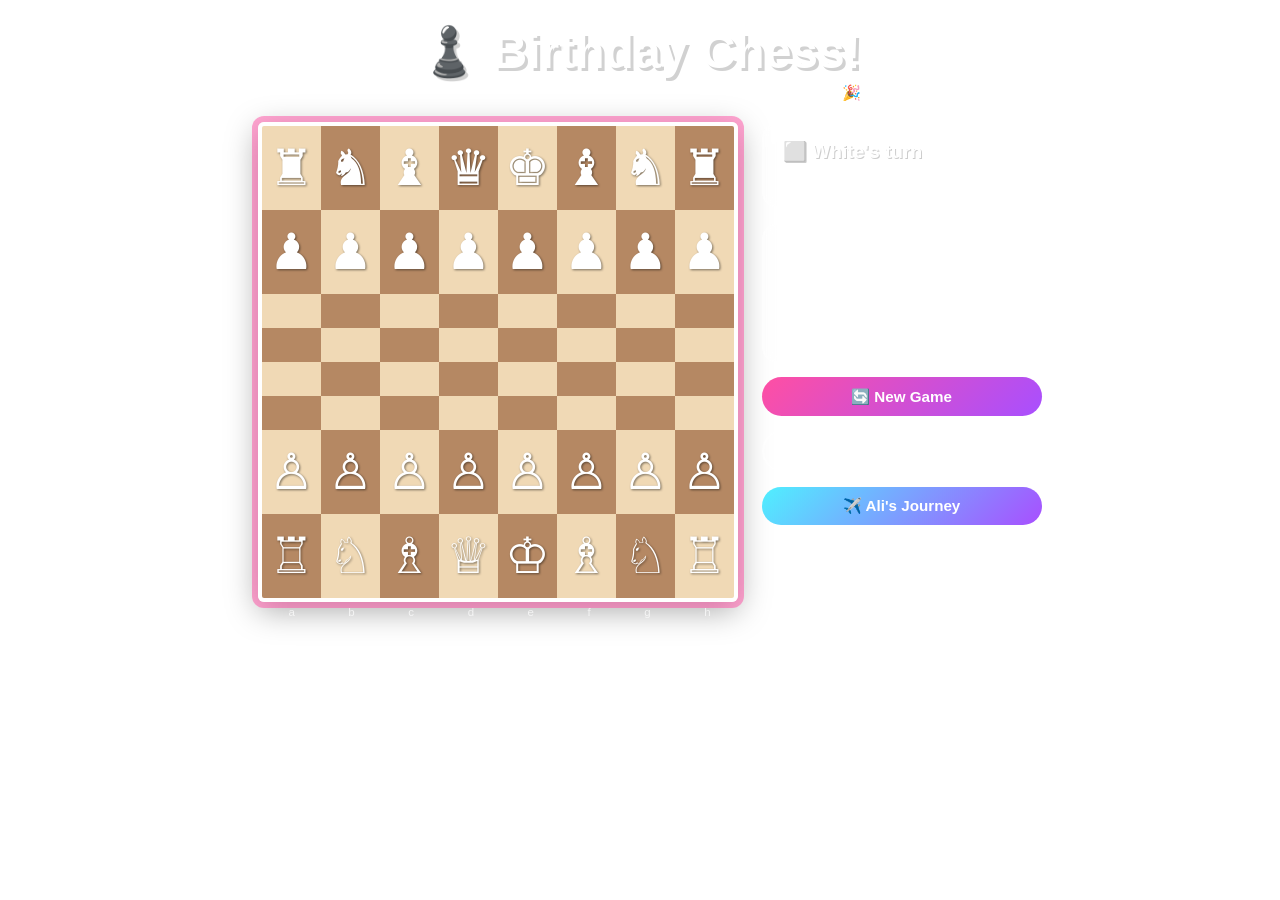
==== chess.html @ dedd342f "Map party restyle, photo popups (Berlin/Hannover/Kraków), chess mini-game, chess button in main page" ====
<!DOCTYPE html>
<html lang="en">
<head>
  <meta charset="UTF-8" />
  <meta name="viewport" content="width=device-width, initial-scale=1.0" />
  <title>Chess ♟️ — Ali's Birthday</title>
  <style>
    *, *::before, *::after { box-sizing: border-box; margin: 0; padding: 0; }

    body {
      font-family: 'Segoe UI', Tahoma, Geneva, Verdana, sans-serif;
      min-height: 100vh;
      animation: bgShift 3s infinite alternate;
      color: #fff;
      display: flex;
      flex-direction: column;
      align-items: center;
      padding: 1.5rem 1rem 3rem;
      overflow-x: hidden;
    }

    @keyframes bgShift {
      0%   { background: linear-gradient(135deg, #ff6ec7, #ffb347); }
      25%  { background: linear-gradient(135deg, #a84fff, #4ff0ff); }
      50%  { background: linear-gradient(135deg, #ffe94f, #ff4fa3); }
      75%  { background: linear-gradient(135deg, #4ff0ff, #a84fff); }
      100% { background: linear-gradient(135deg, #ff4fa3, #ffe94f); }
    }

    h1 {
      font-size: clamp(1.8rem, 5vw, 3rem);
      font-weight: 900;
      color: #fff;
      text-shadow: 3px 3px 0 rgba(0,0,0,0.18);
      text-align: center;
      margin-bottom: 0.25rem;
      animation: wobble 0.9s infinite;
    }

    @keyframes wobble {
      0%, 100% { transform: rotate(-1.5deg); }
      50%       { transform: rotate(1.5deg); }
    }

    .page-subtitle {
      font-size: 0.95rem;
      color: rgba(255,255,255,0.88);
      margin-bottom: 1.25rem;
      text-align: center;
    }

    /* ---- GAME CONTAINER ---- */
    #game-container {
      display: flex;
      flex-wrap: wrap;
      gap: 1.5rem;
      align-items: flex-start;
      justify-content: center;
      width: 100%;
      max-width: 860px;
    }

    /* ---- BOARD ---- */
    #board-outer {
      display: flex;
      flex-direction: column;
      align-items: flex-start;
      gap: 0;
    }

    #board-and-files {
      display: flex;
      flex-direction: column;
    }

    #board-row {
      display: flex;
      align-items: stretch;
    }

    #rank-labels {
      display: flex;
      flex-direction: column;
      justify-content: space-around;
      width: 1.2rem;
      font-size: 0.72rem;
      color: rgba(255,255,255,0.7);
      padding-right: 4px;
      text-align: right;
    }

    #board {
      display: grid;
      grid-template-columns: repeat(8, 1fr);
      width: min(92vw, 480px);
      height: min(92vw, 480px);
      border: 4px solid rgba(255,255,255,0.7);
      border-radius: 6px;
      overflow: hidden;
      box-shadow: 0 0 0 6px rgba(255,79,163,0.5), 0 8px 32px rgba(0,0,0,0.35);
      flex-shrink: 0;
    }

    #file-labels {
      display: flex;
      justify-content: space-around;
      width: min(92vw, 480px);
      font-size: 0.72rem;
      color: rgba(255,255,255,0.7);
      margin-top: 4px;
      margin-left: 1.2rem;
      padding-left: 4px;
    }

    /* ---- SQUARES ---- */
    .sq {
      position: relative;
      display: flex;
      align-items: center;
      justify-content: center;
      cursor: pointer;
      user-select: none;
      /* font-size controlled by JS or CSS below */
    }

    .sq .piece {
      font-size: min(9.5vw, 50px);
      line-height: 1;
      display: block;
      pointer-events: none;
      filter: drop-shadow(1px 1px 1px rgba(0,0,0,0.5));
    }

    .lt { background: #f0d9b5; }
    .dk { background: #b58863; }

    .sq.sel      { background: #f6f669 !important; }
    .sq.lm       { filter: brightness(1.25); }
    .sq.chk      { background: #e74040 !important; }

    /* Valid move: small dot for empty squares */
    .sq.vm::after {
      content: '';
      position: absolute;
      width: 32%;
      height: 32%;
      border-radius: 50%;
      background: rgba(20, 160, 20, 0.55);
      pointer-events: none;
    }

    /* Valid capture: ring around occupied square */
    .sq.cap-move::after {
      content: '';
      position: absolute;
      inset: 0;
      border-radius: 50%;
      border: 4px solid rgba(20, 160, 20, 0.65);
      pointer-events: none;
    }

    /* ---- SIDE PANEL ---- */
    #side-panel {
      display: flex;
      flex-direction: column;
      gap: 0.9rem;
      min-width: 200px;
      max-width: 280px;
      flex: 1;
    }

    .panel-card {
      background: rgba(255,255,255,0.18);
      backdrop-filter: blur(6px);
      border: 2px solid rgba(255,255,255,0.35);
      border-radius: 16px;
      padding: 1rem 1.2rem;
    }

    #turn {
      font-size: 1.2rem;
      font-weight: 900;
      color: #fff;
      text-shadow: 1px 1px 0 rgba(0,0,0,0.2);
    }

    #stat {
      font-size: 1rem;
      font-weight: 700;
      min-height: 1.4rem;
      margin-top: 0.3rem;
    }

    .cap-label {
      font-size: 0.8rem;
      color: rgba(255,255,255,0.7);
      margin-bottom: 0.2rem;
    }

    .cap-pieces {
      font-size: 1.3rem;
      line-height: 1.4;
      min-height: 1.6rem;
      letter-spacing: 1px;
    }

    /* ---- PANEL BUTTONS ---- */
    .btn {
      padding: 0.65rem 1.4rem;
      border-radius: 999px;
      border: none;
      font-size: 0.95rem;
      font-weight: 700;
      cursor: pointer;
      text-align: center;
      text-decoration: none;
      display: inline-block;
      transition: transform 0.15s, box-shadow 0.15s;
    }
    .btn:hover  { transform: scale(1.06); box-shadow: 0 4px 16px rgba(0,0,0,0.2); }
    .btn:active { transform: scale(0.97); }

    #new-game-btn {
      background: linear-gradient(135deg, #ff4fa3, #a84fff);
      color: #fff;
      width: 100%;
    }

    #back-btn {
      background: rgba(255,255,255,0.18);
      color: #fff;
      border: 2px solid rgba(255,255,255,0.4);
      width: 100%;
    }

    #map-btn {
      background: linear-gradient(135deg, #4ff0ff, #a84fff);
      color: #fff;
      width: 100%;
    }

    /* ---- PROMO MODAL ---- */
    #promo-modal {
      position: fixed;
      inset: 0;
      background: rgba(0,0,0,0.7);
      z-index: 20000;
      display: flex;
      align-items: center;
      justify-content: center;
    }
    #promo-modal[hidden] { display: none; }

    #promo-box {
      background: linear-gradient(135deg, #fff, #fff5fb);
      border-radius: 20px;
      padding: 2rem;
      text-align: center;
      box-shadow: 0 0 0 4px #ff4fa3, 0 8px 40px rgba(0,0,0,0.4);
    }

    #promo-box h3 { font-size: 1.4rem; color: #ff4fa3; margin-bottom: 1rem; }
    #promo-box p  { font-size: 0.95rem; color: #666; margin-bottom: 1rem; }

    #promo-choices {
      display: flex;
      gap: 0.75rem;
      justify-content: center;
      flex-wrap: wrap;
    }

    .promo-btn {
      font-size: 2rem;
      background: #f5e6ff;
      border: 2px solid #ff4fa3;
      border-radius: 12px;
      padding: 0.5rem 0.75rem;
      cursor: pointer;
      transition: transform 0.15s, background 0.15s;
    }
    .promo-btn:hover { transform: scale(1.15); background: #ffe0f5; }

    /* ---- CONFETTI ---- */
    @keyframes confFall {
      0%   { transform: translateY(-20px) rotate(0deg);   opacity: 1; }
      100% { transform: translateY(110vh)  rotate(720deg); opacity: 0.2; }
    }
  </style>
</head>
<body>

  <h1>♟️ Birthday Chess!</h1>
  <p class="page-subtitle">Two players — same keyboard, same chaos. Pass the device! 🎉</p>

  <div id="game-container">

    <!-- BOARD -->
    <div id="board-outer">
      <div id="board-row">
        <div id="rank-labels"></div>
        <div id="board"></div>
      </div>
      <div id="file-labels"></div>
    </div>

    <!-- SIDE PANEL -->
    <div id="side-panel">

      <div class="panel-card">
        <div id="turn">⬜ White's turn</div>
        <div id="stat"></div>
      </div>

      <div class="panel-card">
        <div class="cap-label">White captured:</div>
        <div class="cap-pieces" id="cap-w">—</div>
        <div class="cap-label" style="margin-top:0.6rem">Black captured:</div>
        <div class="cap-pieces" id="cap-b">—</div>
      </div>

      <button id="new-game-btn" class="btn">🔄 New Game</button>
      <a href="index.html" id="back-btn" class="btn">← Back to the Party!</a>
      <a href="map.html"   id="map-btn"  class="btn">✈️ Ali's Journey</a>

    </div>
  </div>

  <!-- PAWN PROMOTION PICKER -->
  <div id="promo-modal" hidden>
    <div id="promo-box">
      <h3>👑 Pawn Promotion!</h3>
      <p>Choose which piece to promote to:</p>
      <div id="promo-choices"></div>
    </div>
  </div>

  <script>
    // ================================================================
    //  CHESS ENGINE
    // ================================================================

    // Unicode pieces
    const U = {
      Kw:'♔', Qw:'♕', Rw:'♖', Bw:'♗', Nw:'♘', Pw:'♙',
      Kb:'♚', Qb:'♛', Rb:'♜', Bb:'♝', Nb:'♞', Pb:'♟',
    };

    // State object
    let S;

    function newGame() {
      const b = Array.from({ length: 8 }, () => Array(8).fill(null));
      const back = ['R','N','B','Q','K','B','N','R'];
      for (let c = 0; c < 8; c++) {
        b[0][c] = { t: back[c], c: 'b' };
        b[1][c] = { t: 'P',     c: 'b' };
        b[6][c] = { t: 'P',     c: 'w' };
        b[7][c] = { t: back[c], c: 'w' };
      }
      S = {
        board:  b,
        turn:   'w',
        sel:    null,      // {r,c} selected square
        moves:  [],        // valid moves for selected piece
        ep:     null,      // en-passant target {r,c}
        castle: { w: { k: true, q: true }, b: { k: true, q: true } },
        last:   null,      // {fr,fc,tr,tc}
        status: 'play',    // 'play' | 'check' | 'mate' | 'stale'
        cap:    { w: [], b: [] },   // captured piece types per color
        promo:  null,      // pending promotion {fr,fc,tr,tc} or null
      };
      renderBoard();
      renderStatus();
    }

    // ---- Helpers ----
    const inB = (r, c) => r >= 0 && r < 8 && c >= 0 && c < 8;
    const opp = c => c === 'w' ? 'b' : 'w';
    const cln = b => b.map(row => row.map(p => p ? { ...p } : null));

    function kingPos(color, b) {
      for (let r = 0; r < 8; r++)
        for (let c = 0; c < 8; c++)
          if (b[r][c]?.t === 'K' && b[r][c]?.c === color) return { r, c };
      return null;
    }

    // Is square (r,c) attacked by any piece of byColor?
    function attacked(r, c, byColor, b) {
      // Pawns: white pawn at (r+1,c±1) attacks (r,c); black pawn at (r-1,c±1) attacks (r,c)
      const pr = byColor === 'w' ? r + 1 : r - 1;
      for (const dc of [-1, 1])
        if (inB(pr, c + dc) && b[pr][c + dc]?.t === 'P' && b[pr][c + dc]?.c === byColor) return true;

      // Knights
      for (const [dr, dc] of [[-2,-1],[-2,1],[-1,-2],[-1,2],[1,-2],[1,2],[2,-1],[2,1]])
        if (inB(r+dr, c+dc) && b[r+dr][c+dc]?.t === 'N' && b[r+dr][c+dc]?.c === byColor) return true;

      // Rook / Queen (straight lines)
      for (const [dr, dc] of [[0,1],[0,-1],[1,0],[-1,0]]) {
        let nr = r + dr, nc = c + dc;
        while (inB(nr, nc)) {
          if (b[nr][nc]) {
            if (b[nr][nc].c === byColor && 'RQ'.includes(b[nr][nc].t)) return true;
            break;
          }
          nr += dr; nc += dc;
        }
      }

      // Bishop / Queen (diagonals)
      for (const [dr, dc] of [[1,1],[1,-1],[-1,1],[-1,-1]]) {
        let nr = r + dr, nc = c + dc;
        while (inB(nr, nc)) {
          if (b[nr][nc]) {
            if (b[nr][nc].c === byColor && 'BQ'.includes(b[nr][nc].t)) return true;
            break;
          }
          nr += dr; nc += dc;
        }
      }

      // King
      for (const [dr, dc] of [[0,1],[0,-1],[1,0],[-1,0],[1,1],[1,-1],[-1,1],[-1,-1]])
        if (inB(r+dr, c+dc) && b[r+dr][c+dc]?.t === 'K' && b[r+dr][c+dc]?.c === byColor) return true;

      return false;
    }

    const inCheck = (color, b) => {
      const k = kingPos(color, b);
      return k ? attacked(k.r, k.c, opp(color), b) : false;
    };

    // Apply a move to board in-place; return array of captured pieces
    function applyMv(b, fr, fc, tr, tc, mv) {
      const p = b[fr][fc];
      const caps = [];

      if (mv.ep) {
        // Captured pawn is directly behind the destination square
        const cr = p.c === 'w' ? tr + 1 : tr - 1;
        if (b[cr][tc]) caps.push(b[cr][tc]);
        b[cr][tc] = null;
      } else if (b[tr][tc]) {
        caps.push(b[tr][tc]);
      }

      // Move rook for castling
      if (mv.ck) { b[fr][5] = b[fr][7]; b[fr][7] = null; } // kingside
      if (mv.cq) { b[fr][3] = b[fr][0]; b[fr][0] = null; } // queenside

      // Move piece (promotion handled separately if mv.promo exists)
      b[tr][tc] = mv.promo ? { t: mv.promo, c: p.c } : p;
      b[fr][fc] = null;

      return caps;
    }

    // Generate all legal moves for piece at (r,c)
    function legalMoves(r, c) {
      const { board, turn, ep, castle } = S;
      const p = board[r][c];
      if (!p || p.c !== turn) return [];

      const color  = p.c;
      const enemy  = opp(color);
      const result = [];

      // Try adding a move; test that it doesn't leave own king in check
      function tryAdd(tr, tc, extra = {}) {
        if (!inB(tr, tc)) return;
        if (board[tr][tc]?.c === color) return;
        const nb = cln(board);
        applyMv(nb, r, c, tr, tc, extra);
        if (!inCheck(color, nb)) result.push({ r: tr, c: tc, ...extra });
      }

      if (p.t === 'P') {
        const d  = color === 'w' ? -1 : 1;  // direction: white moves toward row 0
        const sr = color === 'w' ? 6 : 1;   // starting row
        const pr = color === 'w' ? 0 : 7;   // promotion row

        // Forward moves
        if (inB(r + d, c) && !board[r + d][c]) {
          if (r + d === pr) {
            // Will trigger promotion picker — mark with promo flag placeholder
            tryAdd(r + d, c, { needsPromo: true });
          } else {
            tryAdd(r + d, c);
            if (r === sr && inB(r + 2*d, c) && !board[r + 2*d][c])
              tryAdd(r + 2*d, c, { dp: true });
          }
        }

        // Diagonal captures
        for (const dc of [-1, 1]) {
          if (!inB(r + d, c + dc)) continue;
          const isCapture = board[r + d][c + dc]?.c === enemy;
          const isEP      = ep?.r === r + d && ep?.c === c + dc;
          if (isCapture || isEP) {
            if (r + d === pr) {
              tryAdd(r + d, c + dc, { ep: !!isEP, needsPromo: true });
            } else {
              tryAdd(r + d, c + dc, { ep: !!isEP });
            }
          }
        }

      } else if (p.t === 'N') {
        for (const [dr, dc] of [[-2,-1],[-2,1],[-1,-2],[-1,2],[1,-2],[1,2],[2,-1],[2,1]])
          tryAdd(r + dr, c + dc);

      } else if ('BRQ'.includes(p.t)) {
        const dirs =
          p.t === 'B' ? [[1,1],[1,-1],[-1,1],[-1,-1]] :
          p.t === 'R' ? [[0,1],[0,-1],[1,0],[-1,0]]   :
                        [[0,1],[0,-1],[1,0],[-1,0],[1,1],[1,-1],[-1,1],[-1,-1]];
        for (const [dr, dc] of dirs) {
          let nr = r + dr, nc = c + dc;
          while (inB(nr, nc)) {
            if (board[nr][nc]?.c === color) break;
            tryAdd(nr, nc);
            if (board[nr][nc]) break; // blocked after capture
            nr += dr; nc += dc;
          }
        }

      } else if (p.t === 'K') {
        for (const [dr, dc] of [[0,1],[0,-1],[1,0],[-1,0],[1,1],[1,-1],[-1,1],[-1,-1]])
          tryAdd(r + dr, c + dc);

        // Castling (king must not currently be in check)
        const br = color === 'w' ? 7 : 0;
        if (r === br && c === 4 && !inCheck(color, board)) {
          // Kingside
          if (castle[color].k &&
              !board[br][5] && !board[br][6] &&
              board[br][7]?.t === 'R' && board[br][7]?.c === color &&
              !attacked(br, 5, enemy, board) &&
              !attacked(br, 6, enemy, board)) {
            const nb = cln(board);
            applyMv(nb, r, c, br, 6, { ck: true });
            if (!inCheck(color, nb)) result.push({ r: br, c: 6, ck: true });
          }
          // Queenside
          if (castle[color].q &&
              !board[br][1] && !board[br][2] && !board[br][3] &&
              board[br][0]?.t === 'R' && board[br][0]?.c === color &&
              !attacked(br, 3, enemy, board) &&
              !attacked(br, 2, enemy, board)) {
            const nb = cln(board);
            applyMv(nb, r, c, br, 2, { cq: true });
            if (!inCheck(color, nb)) result.push({ r: br, c: 2, cq: true });
          }
        }
      }

      return result;
    }

    function hasAnyMove(color) {
      for (let r = 0; r < 8; r++)
        for (let c = 0; c < 8; c++) {
          const saved = S.turn;
          S.turn = color; // temporarily set turn for legalMoves
          const mv = legalMoves(r, c);
          S.turn = saved;
          if (mv.length > 0) return true;
        }
      return false;
    }

    // Execute a full move (updates S)
    function doMove(fr, fc, mv, promoType) {
      const p     = S.board[fr][fc];
      const color = p.c;

      const finalMv = { ...mv };
      if (finalMv.needsPromo) {
        // Promotion: if promoType given, apply it; otherwise open picker
        if (!promoType) {
          S.promo = { fr, fc, tr: mv.r, tc: mv.c, mv };
          openPromoPicker(color);
          return;
        }
        finalMv.promo = promoType;
      }

      const caps = applyMv(S.board, fr, fc, mv.r, mv.c, finalMv);
      S.cap[color].push(...caps.map(x => x.t));

      // Update en passant
      S.ep = (p.t === 'P' && Math.abs(mv.r - fr) === 2)
        ? { r: (fr + mv.r) / 2, c: fc }
        : null;

      // Update castling rights
      if (p.t === 'K') { S.castle[color].k = false; S.castle[color].q = false; }
      if (p.t === 'R') {
        const br = color === 'w' ? 7 : 0;
        if (fr === br && fc === 0) S.castle[color].q = false;
        if (fr === br && fc === 7) S.castle[color].k = false;
      }
      // Castling rights lost if rook captured on its home square
      if (mv.r === 7 && mv.c === 0) S.castle.w.q = false;
      if (mv.r === 7 && mv.c === 7) S.castle.w.k = false;
      if (mv.r === 0 && mv.c === 0) S.castle.b.q = false;
      if (mv.r === 0 && mv.c === 7) S.castle.b.k = false;

      S.last  = { fr, fc, tr: mv.r, tc: mv.c };
      S.turn  = opp(color);
      S.sel   = null;
      S.moves = [];
      S.promo = null;

      // Game status
      const nc   = S.turn;
      const chk  = inCheck(nc, S.board);
      const has  = hasAnyMove(nc);
      S.status = !has ? (chk ? 'mate' : 'stale') : (chk ? 'check' : 'play');

      if (S.status === 'mate') spawnConfetti();

      renderBoard();
      renderStatus();
    }

    // ---- Promotion picker ----
    function openPromoPicker(color) {
      const modal   = document.getElementById('promo-modal');
      const choices = document.getElementById('promo-choices');
      choices.innerHTML = '';
      for (const t of ['Q', 'R', 'B', 'N']) {
        const btn = document.createElement('button');
        btn.className   = 'promo-btn';
        btn.textContent = U[t + color];
        btn.title       = { Q:'Queen', R:'Rook', B:'Bishop', N:'Knight' }[t];
        btn.addEventListener('click', () => {
          modal.setAttribute('hidden', '');
          const { fr, fc, mv } = S.promo;
          doMove(fr, fc, mv, t);
        });
        choices.appendChild(btn);
      }
      modal.removeAttribute('hidden');
    }

    // ----------------------------------------------------------------
    //  RENDER
    // ----------------------------------------------------------------
    function renderBoard() {
      const el = document.getElementById('board');
      el.innerHTML = '';

      for (let r = 0; r < 8; r++) {
        for (let c = 0; c < 8; c++) {
          const sq = document.createElement('div');
          sq.className  = 'sq ' + ((r + c) % 2 === 0 ? 'lt' : 'dk');
          sq.dataset.r  = r;
          sq.dataset.c  = c;

          // Highlight last move
          const lm = S.last;
          if (lm && ((lm.fr === r && lm.fc === c) || (lm.tr === r && lm.tc === c)))
            sq.classList.add('lm');

          // Selected piece
          if (S.sel?.r === r && S.sel?.c === c) sq.classList.add('sel');

          // Valid move destinations
          const isMv = S.moves.some(m => m.r === r && m.c === c);
          if (isMv)
            sq.classList.add(S.board[r][c] ? 'cap-move' : 'vm');

          // King in check / mate
          if (S.status === 'check' || S.status === 'mate') {
            const k = kingPos(S.turn, S.board);
            if (k?.r === r && k?.c === c) sq.classList.add('chk');
          }

          // Piece
          const p = S.board[r][c];
          if (p) {
            const sp = document.createElement('span');
            sp.className   = 'piece';
            sp.textContent = U[p.t + p.c];
            sq.appendChild(sp);
          }

          sq.addEventListener('click', onSqClick);
          el.appendChild(sq);
        }
      }

      // Rank labels (8 → 1 top to bottom)
      const rl = document.getElementById('rank-labels');
      rl.innerHTML = '';
      for (let r = 0; r < 8; r++) {
        const d = document.createElement('div');
        d.textContent = 8 - r;
        rl.appendChild(d);
      }

      // File labels (a → h left to right)
      const fl = document.getElementById('file-labels');
      fl.innerHTML = '';
      for (const f of 'abcdefgh') {
        const d = document.createElement('div');
        d.textContent = f;
        fl.appendChild(d);
      }
    }

    function onSqClick(e) {
      const sq = e.currentTarget;
      const r  = +sq.dataset.r;
      const c  = +sq.dataset.c;

      if (S.status === 'mate' || S.status === 'stale') return;
      if (S.promo) return; // promotion in progress

      if (S.sel) {
        const mv = S.moves.find(m => m.r === r && m.c === c);
        if (mv) { doMove(S.sel.r, S.sel.c, mv, null); return; }

        // Re-select a friendly piece
        if (S.board[r][c]?.c === S.turn) {
          S.sel   = { r, c };
          S.moves = legalMoves(r, c);
          renderBoard();
          return;
        }

        // Deselect
        S.sel = null; S.moves = [];
        renderBoard();
        return;
      }

      if (S.board[r][c]?.c === S.turn) {
        S.sel   = { r, c };
        S.moves = legalMoves(r, c);
        renderBoard();
      }
    }

    function renderStatus() {
      const turnEl = document.getElementById('turn');
      const statEl = document.getElementById('stat');
      const capWEl = document.getElementById('cap-w');
      const capBEl = document.getElementById('cap-b');

      const cn = S.turn === 'w' ? '⬜ White' : '⬛ Black';
      const wn = S.turn === 'w' ? '⬛ Black' : '⬜ White';

      if (S.status === 'mate') {
        turnEl.textContent = '🏆 CHECKMATE!';
        statEl.textContent = `${wn} wins! 🎉`;
        statEl.style.color = '#ffe94f';
      } else if (S.status === 'stale') {
        turnEl.textContent = '🤝 Stalemate!';
        statEl.textContent = "It's a draw!";
        statEl.style.color = '#4ff0ff';
      } else if (S.status === 'check') {
        turnEl.textContent = `${cn}'s turn`;
        statEl.textContent = '⚠️ CHECK!';
        statEl.style.color = '#ff6060';
      } else {
        turnEl.textContent = `${cn}'s turn`;
        statEl.textContent = '';
        statEl.style.color = '';
      }

      // Captured pieces — white captured black pieces, black captured white pieces
      capWEl.textContent = S.cap.w.map(t => U[t + 'b']).join('') || '—';
      capBEl.textContent = S.cap.b.map(t => U[t + 'w']).join('') || '—';
    }

    // ---- Confetti ----
    const CC = ['#ff4fa3','#ffe94f','#4ff0ff','#a84fff','#ff6b35','#7fff00'];
    function spawnConfetti() {
      for (let i = 0; i < 100; i++) {
        setTimeout(() => {
          const el = document.createElement('div');
          Object.assign(el.style, {
            position:        'fixed',
            left:            Math.random() * 100 + 'vw',
            top:             '-20px',
            width:           (6 + Math.random() * 10) + 'px',
            height:          (6 + Math.random() * 10) + 'px',
            backgroundColor: CC[Math.floor(Math.random() * CC.length)],
            borderRadius:    Math.random() > 0.5 ? '50%' : '2px',
            pointerEvents:   'none',
            zIndex:          '9999',
            animation:       `confFall ${2.5 + Math.random() * 3}s linear forwards`,
          });
          document.body.appendChild(el);
          setTimeout(() => el.remove(), 6000);
        }, Math.random() * 1500);
      }
    }

    // ---- Start ----
    document.getElementById('new-game-btn').addEventListener('click', newGame);
    newGame();
  </script>
</body>
</html>
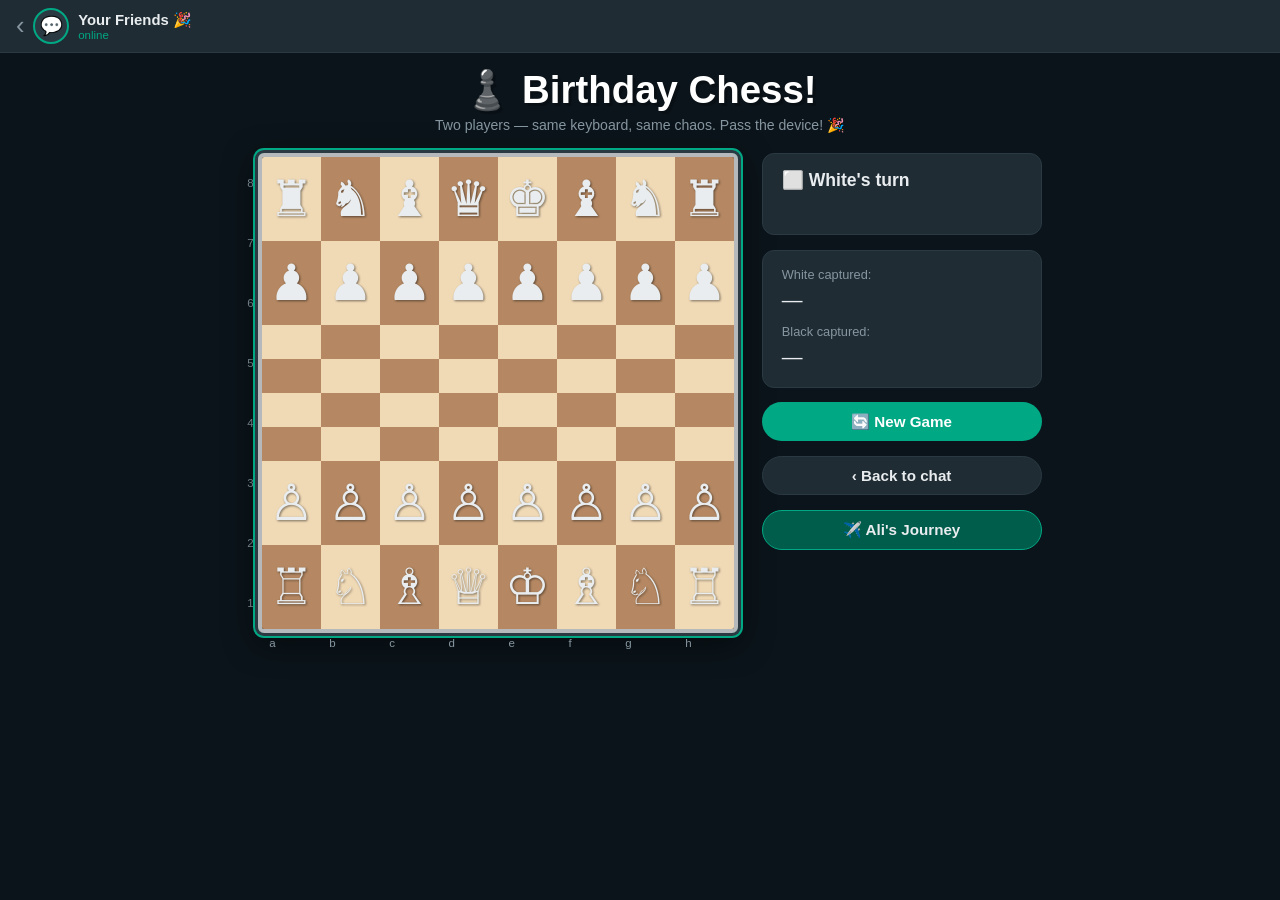
==== commit 154620c3: "WA dark theme for map/chess + sessionStorage chat state persistence Agent-Logs-Url: https://github.c" ====
--- a/chess.html
+++ b/chess.html
@@ -10,25 +10,17 @@
     body {
       font-family: 'Segoe UI', Tahoma, Geneva, Verdana, sans-serif;
       min-height: 100vh;
-      animation: bgShift 3s infinite alternate;
-      color: #fff;
+      background: #0b141a;
+      color: #e9edef;
       display: flex;
       flex-direction: column;
       align-items: center;
-      padding: 1.5rem 1rem 3rem;
+      padding: 4.2rem 1rem 3rem;
       overflow-x: hidden;
     }
 
-    @keyframes bgShift {
-      0%   { background: linear-gradient(135deg, #ff6ec7, #ffb347); }
-      25%  { background: linear-gradient(135deg, #a84fff, #4ff0ff); }
-      50%  { background: linear-gradient(135deg, #ffe94f, #ff4fa3); }
-      75%  { background: linear-gradient(135deg, #4ff0ff, #a84fff); }
-      100% { background: linear-gradient(135deg, #ff4fa3, #ffe94f); }
-    }
-
     h1 {
-      font-size: clamp(1.8rem, 5vw, 3rem);
+      font-size: clamp(1.4rem, 4vw, 2.4rem);
       font-weight: 900;
       color: #fff;
       text-shadow: 3px 3px 0 rgba(0,0,0,0.18);
@@ -42,9 +34,42 @@
       50%       { transform: rotate(1.5deg); }
     }
 
+    /* ---- WA PAGE HEADER ---- */
+    .wa-page-header {
+      position: fixed;
+      top: 0; left: 0; right: 0;
+      z-index: 200;
+      background: #1f2c34;
+      border-bottom: 1px solid #2a3942;
+      display: flex;
+      align-items: center;
+      padding: 0.5rem 1rem;
+      gap: 0.65rem;
+    }
+    .wa-back-link {
+      display: flex;
+      align-items: center;
+      gap: 0.55rem;
+      text-decoration: none;
+      color: #e9edef;
+    }
+    .wa-back-link:hover .wa-back-arrow { color: #00a884; }
+    .wa-back-arrow { font-size: 1.6rem; color: #8696a0; line-height: 1; flex-shrink: 0; }
+    .wa-page-avatar {
+      width: 36px; height: 36px;
+      border-radius: 50%;
+      background: #2a3942;
+      display: flex; align-items: center; justify-content: center;
+      font-size: 1.15rem;
+      border: 2px solid #00a884;
+      flex-shrink: 0;
+    }
+    .wa-page-name   { font-size: 0.93rem; font-weight: 600; color: #e9edef; }
+    .wa-page-status { font-size: 0.72rem; color: #00a884; }
+
     .page-subtitle {
-      font-size: 0.95rem;
-      color: rgba(255,255,255,0.88);
+      font-size: 0.88rem;
+      color: #8696a0;
       margin-bottom: 1.25rem;
       text-align: center;
     }
@@ -84,7 +109,7 @@
       justify-content: space-around;
       width: 1.2rem;
       font-size: 0.72rem;
-      color: rgba(255,255,255,0.7);
+      color: #8696a0;
       padding-right: 4px;
       text-align: right;
     }
@@ -97,7 +122,7 @@
       border: 4px solid rgba(255,255,255,0.7);
       border-radius: 6px;
       overflow: hidden;
-      box-shadow: 0 0 0 6px rgba(255,79,163,0.5), 0 8px 32px rgba(0,0,0,0.35);
+      box-shadow: 0 0 0 3px #2a3942, 0 0 0 5px #00a884, 0 8px 32px rgba(0,0,0,0.55);
       flex-shrink: 0;
     }
 
@@ -106,9 +131,8 @@
       justify-content: space-around;
       width: min(92vw, 480px);
       font-size: 0.72rem;
-      color: rgba(255,255,255,0.7);
+      color: #8696a0;
       margin-top: 4px;
-      margin-left: 1.2rem;
       padding-left: 4px;
     }
 
@@ -170,18 +194,16 @@
     }
 
     .panel-card {
-      background: rgba(255,255,255,0.18);
-      backdrop-filter: blur(6px);
-      border: 2px solid rgba(255,255,255,0.35);
-      border-radius: 16px;
+      background: #1f2c34;
+      border: 1px solid #2a3942;
+      border-radius: 12px;
       padding: 1rem 1.2rem;
     }
 
     #turn {
-      font-size: 1.2rem;
+      font-size: 1.1rem;
       font-weight: 900;
-      color: #fff;
-      text-shadow: 1px 1px 0 rgba(0,0,0,0.2);
+      color: #e9edef;
     }
 
     #stat {
@@ -193,7 +215,7 @@
 
     .cap-label {
       font-size: 0.8rem;
-      color: rgba(255,255,255,0.7);
+      color: #8696a0;
       margin-bottom: 0.2rem;
     }
 
@@ -221,21 +243,22 @@
     .btn:active { transform: scale(0.97); }
 
     #new-game-btn {
-      background: linear-gradient(135deg, #ff4fa3, #a84fff);
+      background: #00a884;
       color: #fff;
       width: 100%;
     }
 
     #back-btn {
-      background: rgba(255,255,255,0.18);
-      color: #fff;
-      border: 2px solid rgba(255,255,255,0.4);
+      background: #202c33;
+      color: #e9edef;
+      border: 1px solid #2a3942;
       width: 100%;
     }
 
     #map-btn {
-      background: linear-gradient(135deg, #4ff0ff, #a84fff);
-      color: #fff;
+      background: #005c4b;
+      color: #e9edef;
+      border: 1px solid #00a884;
       width: 100%;
     }
 
@@ -252,15 +275,15 @@
     #promo-modal[hidden] { display: none; }
 
     #promo-box {
-      background: linear-gradient(135deg, #fff, #fff5fb);
-      border-radius: 20px;
+      background: #202c33;
+      border-radius: 16px;
       padding: 2rem;
       text-align: center;
-      box-shadow: 0 0 0 4px #ff4fa3, 0 8px 40px rgba(0,0,0,0.4);
-    }
-
-    #promo-box h3 { font-size: 1.4rem; color: #ff4fa3; margin-bottom: 1rem; }
-    #promo-box p  { font-size: 0.95rem; color: #666; margin-bottom: 1rem; }
+      box-shadow: 0 0 0 2px #2a3942, 0 0 0 4px #00a884, 0 8px 40px rgba(0,0,0,0.6);
+    }
+
+    #promo-box h3 { font-size: 1.3rem; color: #00a884; margin-bottom: 1rem; }
+    #promo-box p  { font-size: 0.9rem; color: #8696a0; margin-bottom: 1rem; }
 
     #promo-choices {
       display: flex;
@@ -271,14 +294,15 @@
 
     .promo-btn {
       font-size: 2rem;
-      background: #f5e6ff;
-      border: 2px solid #ff4fa3;
-      border-radius: 12px;
+      background: #1f2c34;
+      border: 1px solid #2a3942;
+      border-radius: 10px;
       padding: 0.5rem 0.75rem;
       cursor: pointer;
       transition: transform 0.15s, background 0.15s;
-    }
-    .promo-btn:hover { transform: scale(1.15); background: #ffe0f5; }
+      color: #e9edef;
+    }
+    .promo-btn:hover { transform: scale(1.15); background: #2a3942; }
 
     /* ---- CONFETTI ---- */
     @keyframes confFall {
@@ -288,6 +312,18 @@
   </style>
 </head>
 <body>
+
+  <!-- WA-style back header -->
+  <header class="wa-page-header">
+    <a href="index.html" class="wa-back-link" aria-label="Back to chat">
+      <span class="wa-back-arrow">‹</span>
+      <div class="wa-page-avatar">💬</div>
+      <div>
+        <div class="wa-page-name">Your Friends 🎉</div>
+        <div class="wa-page-status">online</div>
+      </div>
+    </a>
+  </header>
 
   <h1>♟️ Birthday Chess!</h1>
   <p class="page-subtitle">Two players — same keyboard, same chaos. Pass the device! 🎉</p>
@@ -319,7 +355,7 @@
       </div>
 
       <button id="new-game-btn" class="btn">🔄 New Game</button>
-      <a href="index.html" id="back-btn" class="btn">← Back to the Party!</a>
+      <a href="index.html" id="back-btn" class="btn">‹ Back to chat</a>
       <a href="map.html"   id="map-btn"  class="btn">✈️ Ali's Journey</a>
 
     </div>
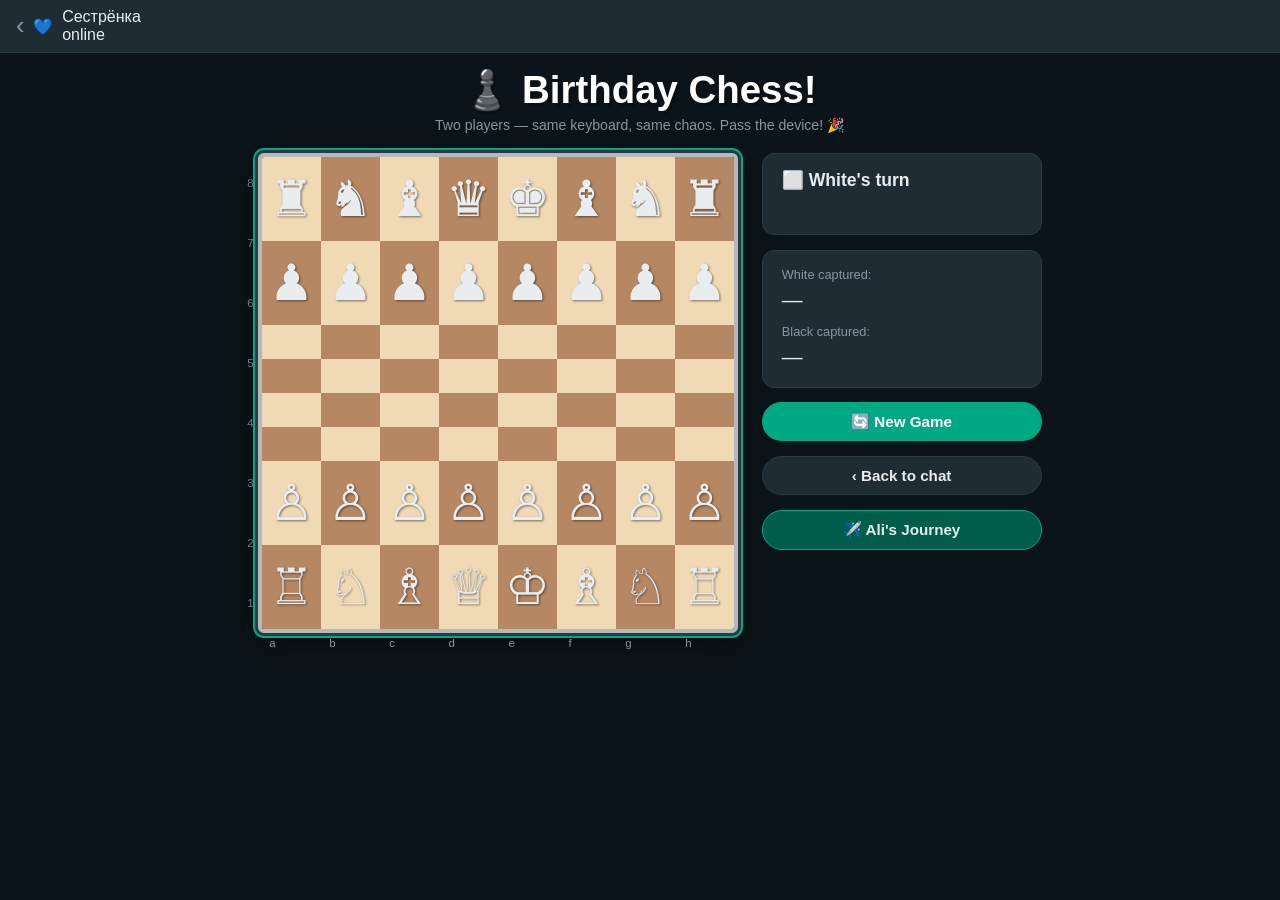
==== commit 3cb63708: "Update header with new avatar and user info" ====
--- a/chess.html
+++ b/chess.html
@@ -316,11 +316,12 @@
   <!-- WA-style back header -->
   <header class="wa-page-header">
     <a href="index.html" class="wa-back-link" aria-label="Back to chat">
+      
       <span class="wa-back-arrow">‹</span>
-      <div class="wa-page-avatar">💬</div>
-      <div>
-        <div class="wa-page-name">Your Friends 🎉</div>
-        <div class="wa-page-status">online</div>
+        <div class="wa-avatar">💙</div>
+          <div class="wa-header-info">
+          <div class="wa-header-name">Cестрëнка</div>
+          <div id="wa-header-status" class="wa-header-status">online</div>
       </div>
     </a>
   </header>
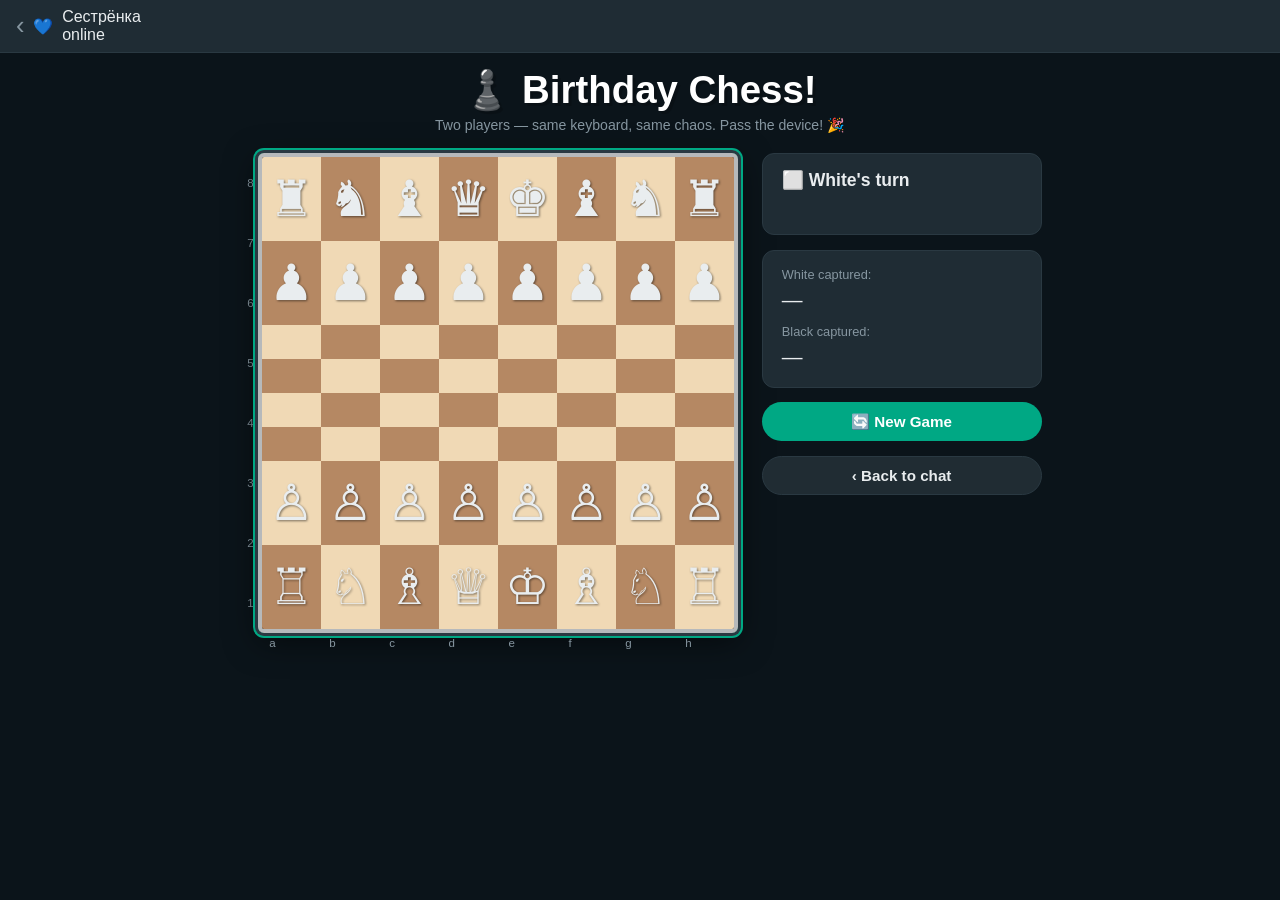
==== commit d6e38d31: "Remove Ali's Journey link from chess.html Removed link to Ali's Journey from the game interface." ====
--- a/chess.html
+++ b/chess.html
@@ -357,7 +357,6 @@
 
       <button id="new-game-btn" class="btn">🔄 New Game</button>
       <a href="index.html" id="back-btn" class="btn">‹ Back to chat</a>
-      <a href="map.html"   id="map-btn"  class="btn">✈️ Ali's Journey</a>
 
     </div>
   </div>
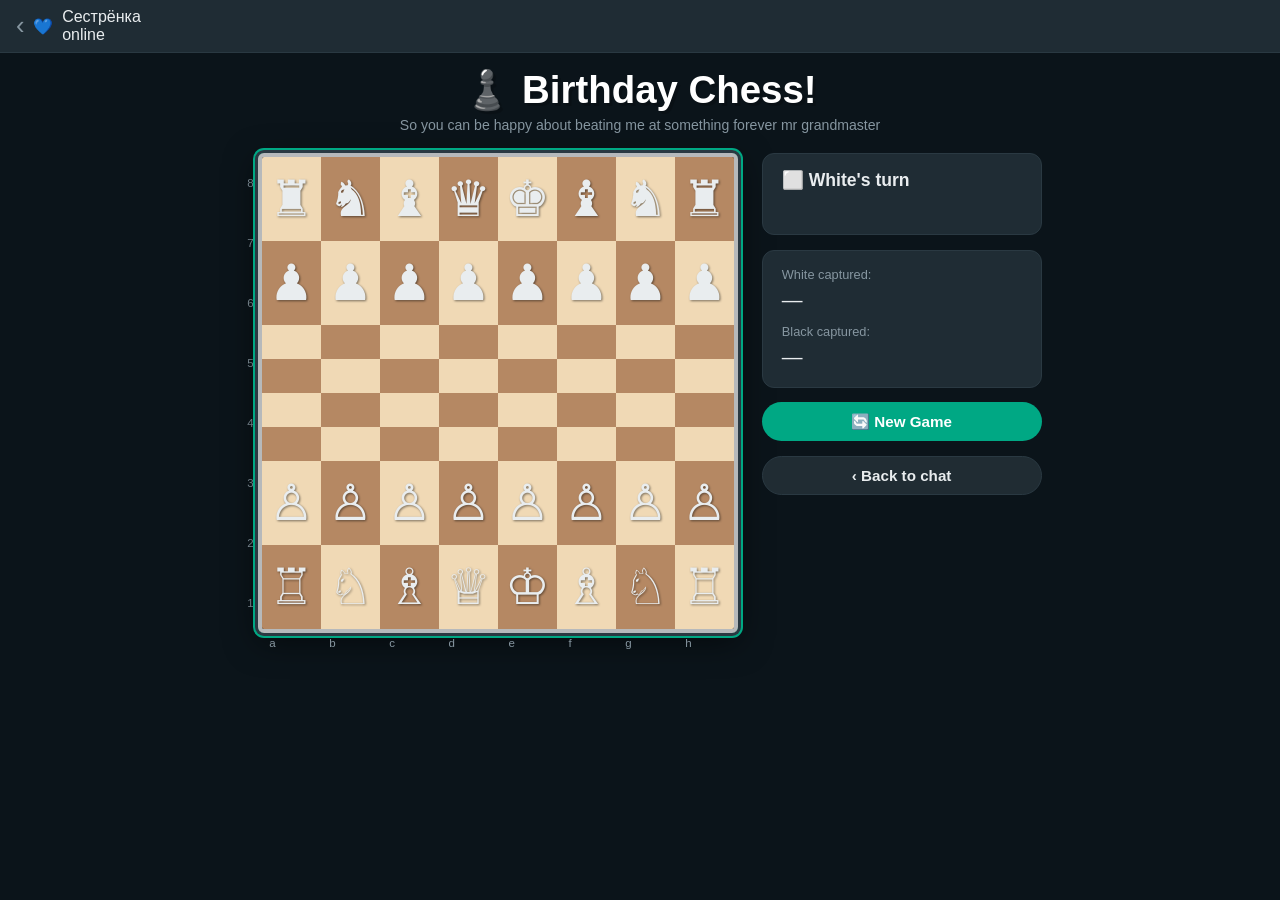
==== commit 415582ad: "Update subtitle for Birthday Chess" ====
--- a/chess.html
+++ b/chess.html
@@ -327,7 +327,7 @@
   </header>
 
   <h1>♟️ Birthday Chess!</h1>
-  <p class="page-subtitle">Two players — same keyboard, same chaos. Pass the device! 🎉</p>
+  <p class="page-subtitle">So you can be happy about beating me at something forever mr grandmaster</p>
 
   <div id="game-container">
 
